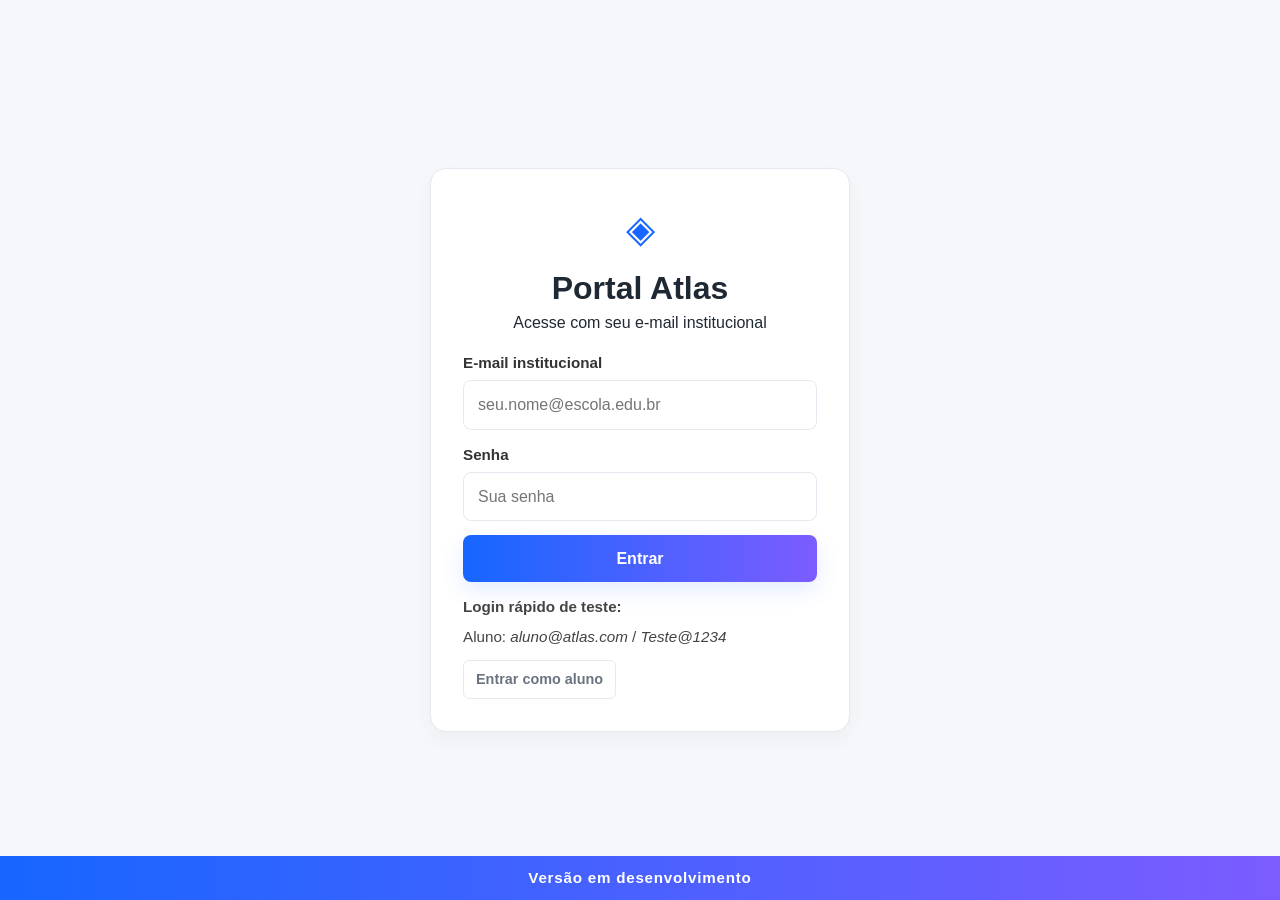
==== portal/index.html @ f97ba1ef "simulador enem integrado" ====
<!DOCTYPE html>
<html lang="pt-br">
<head>
  <meta charset="UTF-8">
  <meta name="viewport" content="width=device-width, initial-scale=1.0">
  <title>Portal Atlas — Entrar</title>
  <link rel="stylesheet" href="atlas.css">
  <link rel="stylesheet" href="style.extra.css">
</head>
<body class="login-page">
  <main class="login-wrapper">
    <header class="login-brand">
      <span class="login-logo" aria-hidden="true">◈</span>
      <h1>Portal Atlas</h1>
      <p>Acesse com seu e-mail institucional</p>
    </header>

    <form class="login-card" id="login-form">
      <p id="login-error" class="alert alert--erro" role="alert" hidden></p>
      <div class="field">
        <label for="email">E-mail institucional</label>
        <input type="email" id="email" name="email" placeholder="seu.nome@escola.edu.br" autocomplete="username" required>
      </div>
      <div class="field">
        <label for="senha">Senha</label>
        <input type="password" id="senha" name="senha" placeholder="Sua senha" autocomplete="current-password" required>
      </div>
      <button class="btn btn-primary" id="btn-login" type="submit">Entrar</button>
    </form>

    <aside class="login-help" aria-label="Acesso de demonstração">
      <strong>Login rápido de teste:</strong>
      <p>Aluno: <em>aluno@atlas.com</em> / <em>Teste@1234</em></p>
      <button class="btn btn-outline btn--sm" id="quick-login" type="button">Entrar como aluno</button>
    </aside>
  </main>

  <script src="supabase-cdn.js"></script>
  <script src="supabase.js"></script>
  <script>
    const loginForm = document.querySelector("#login-form");
    const loginButton = document.querySelector("#btn-login");
    const loginError = document.querySelector("#login-error");

    getSessao().then(async (session) => {
      if (!session) return;
      const profile = await getPerfil();
      if (profile) await redirecionarPorPerfil();
    });

    loginForm.addEventListener("submit", async (event) => {
      event.preventDefault();
      if (!loginForm.reportValidity()) return;

      loginError.hidden = true;
      loginButton.disabled = true;
      try {
        await login(loginForm.elements.email.value.trim(), loginForm.elements.senha.value);
        await redirecionarPorPerfil();
      } catch (error) {
        console.error("Erro no login do Portal Atlas:", error);
        loginError.textContent = error.message || "Não foi possível entrar. Verifique seus dados e tente novamente.";
        loginError.hidden = false;
        loginButton.disabled = false;
      }
    });

    document.querySelector("#quick-login").addEventListener("click", () => {
      loginForm.elements.email.value = "aluno@atlas.com";
      loginForm.elements.senha.value = "Teste@1234";
      loginForm.requestSubmit();
    });
  </script>
  <footer class="dev-footer">Versão em desenvolvimento</footer>
</body>
</html>
---- portal/atlas.css ----
:root {
    --bg: #f6f7fb;
    --surface: #ffffff;
    --primary: #1766ff;
    --primary-600: #0f52d6;
    --accent: #7c5cff;
    --success: #28a745;
    --warning: #ffc107;
    --text: #1f2933;
    --muted: #6b7280;
    --border: #e6e9ef;
    --radius: 12px;
    --shadow-sm: 0 6px 18px rgba(20,30,60,0.06);
    --shadow-md: 0 12px 40px rgba(20,30,60,0.08);
}

* { box-sizing: border-box; margin: 0; padding: 0; font-family: 'Segoe UI', Tahoma, Geneva, Verdana, sans-serif; }

body { background-color: var(--bg); color: var(--text); padding: 20px; }
.container { max-width: 1000px; margin: 0 auto; }

.page-header { display: flex; justify-content: space-between; align-items: center; margin-bottom: 40px; }
.user-badge { background: #e7f0ff; color: var(--primary); padding: 8px 16px; border-radius: 30px; font-weight: bold; font-size: 0.85rem; }
.grid-layout { display: grid; grid-template-columns: repeat(auto-fit, minmax(280px, 1fr)); gap: 20px; }
.card {
    background: var(--surface); padding: 30px; border-radius: var(--radius);
    border: 1px solid var(--border); transition: 0.3s cubic-bezier(0.25, 0.8, 0.25, 1); cursor: pointer;
}
.nav-card:hover { transform: translateY(-8px); border-color: var(--primary); box-shadow: 0 15px 30px rgba(0,0,0,0.1); }
.icon { font-size: 3rem; margin-bottom: 15px; display: block; }

.modal-overlay { position: fixed; top: 0; left: 0; width: 100%; height: 100%; background: rgba(0,0,0,0.6); display: none; align-items: center; justify-content: center; z-index: 1000; }
.modal-content { background: var(--surface); width: 95%; max-width: 650px; max-height: 85vh; border-radius: var(--radius); overflow-y: auto; }
.modal-header { padding: 25px; border-bottom: 1px solid var(--border); display: flex; justify-content: space-between; }
.modal-body { padding: 25px; }
.item-card {
    background: #fdfdfd; border: 1px solid var(--border); padding: 20px;
    border-radius: 10px; margin-bottom: 15px; transition: 0.2s;
}
.item-card h3 { margin-bottom: 8px; color: var(--primary); }
.item-card p { font-size: 0.95rem; color: #555; line-height: 1.5; margin-bottom: 15px; }
.alert-blocked { text-align: center; padding: 40px 20px; }
.alert-blocked span { font-size: 3rem; display: block; margin-bottom: 10px; }

.btn { padding: 12px 20px; border-radius: 8px; border: none; cursor: pointer; font-weight: 600; width: 100%; transition: 0.2s; }
.btn-primary { background: var(--primary); color: white; }
.btn-success { background: var(--success); color: white; }
.btn-outline { background: transparent; border: 1px solid var(--border); color: #666; }
.btn:hover:not(:disabled) { opacity: 0.85; }
.btn:disabled { background: #eee; color: #aaa; cursor: not-allowed; }

.login-page { display: flex; min-height: 100vh; align-items: center; justify-content: center; padding: 40px; }
.login-wrapper { background: var(--surface); border: 1px solid var(--border); padding: 32px; border-radius: 16px; width: 100%; max-width: 420px; box-shadow: 0 8px 20px rgba(0,0,0,0.04); }
.login-brand { text-align: center; margin-bottom: 18px; }
.login-logo { font-size: 2.4rem; color: var(--primary); display: block; margin: 0 auto 8px; }
.login-help { margin-top: 14px; color: #444; font-size: 0.95rem; }
.login-help p { margin: 8px 0; }
.login-help .btn { margin-top: 4px; }
.login-card .field { margin-bottom: 14px; }
.field label { display: block; margin-bottom: 6px; font-weight: 600; color: #333; font-size: 0.95rem; }
.field input,
.field textarea { width: 100%; padding: 12px 14px; border-radius: 8px; border: 1px solid var(--border); background: #fff; font-size: 1rem; }
.field textarea { resize: vertical; min-height: 90px; font-family: inherit; line-height: 1.5; }
.alert { padding: 10px 14px; border-radius: 8px; margin-bottom: 12px; }
.alert--erro { background: #ffecec; color: #a94442; border: 1px solid #f5c6cb; }
.btn.btn--sm { padding: 8px 12px; border-radius: 6px; width: auto; font-size: 0.9rem; }
.header-actions { display: flex; gap: 12px; align-items: center; }
.grid-layout--2 { grid-template-columns: repeat(auto-fit, minmax(320px, 1fr)); }
.close-btn { background: transparent; border: none; font-size: 1.6rem; cursor: pointer; color: #666; padding: 6px 10px; }
.toast { position: fixed; right: 20px; bottom: 20px; background: rgba(0,0,0,0.85); color: white; padding: 10px 14px; border-radius: 8px; display: none; z-index: 1100; min-width: 180px; text-align: center; }
.card-status { display: block; margin-top: 12px; font-size: 0.9rem; color: #666; }
a:focus, button:focus, input:focus, textarea:focus { outline: 3px solid rgba(0,102,255,0.12); outline-offset: 2px; }

@media (max-width: 600px) {
    .container { padding: 0 16px; }
    .login-wrapper { padding: 20px; }
    .card { padding: 20px; }
    .icon { font-size: 2.2rem; }
}
---- portal/style.extra.css ----
/* Estilos extras aplicados sobre style.css para refinamento visual */

/* Melhor legibilidade */
body, input, button, select, textarea { font-size: 16px; line-height: 1.45; }

.card { 
    background: linear-gradient(180deg, rgba(255,255,255,0.98), #ffffff);
    padding: 26px; border-radius: 12px;
    border: 1px solid #e6e9ef; transition: transform .22s ease, box-shadow .22s ease, border-color .22s ease; cursor: pointer;
    box-shadow: 0 6px 18px rgba(20,30,60,0.06);
}
.nav-card:hover { transform: translateY(-8px); border-color: #1766ff; box-shadow: 0 12px 36px rgba(16,38,120,0.08); }
.icon { font-size: 3rem; margin-bottom: 12px; display: block; }

.card h2 { margin: 0 0 8px; font-size: 1.15rem; color: #1f2933; }
.card p { color: #6b7280; margin: 0; }

.item-card { 
    background: #ffffff; border: 1px solid #e6e9ef; padding: 18px;
    border-radius: 10px; margin-bottom: 14px; transition: transform .15s ease, box-shadow .15s ease, border-color .15s ease;
}
.item-card--selecionado { border-color: #1766ff; box-shadow: 0 8px 20px rgba(23,102,255,0.08); transform: translateY(-4px); }
.item-card--desabilitado { opacity: 0.6; filter: grayscale(.02); }

.vagas-info { color: #6b7280; font-size: 0.95rem; margin-bottom: 12px; }

.alert--info { background: #eef6ff; color: #0f52d6; border: 1px solid rgba(23,102,255,0.12); }

.btn-primary { background: linear-gradient(90deg, #1766ff, #7c5cff); color: white; box-shadow: 0 8px 22px rgba(23,102,255,0.12); }
.btn-success { background: linear-gradient(90deg, #34c47a, #28a745); color: white; }
.btn-outline { background: transparent; border: 1px solid #e6e9ef; color: #6b7280; }

.btn-group { display:flex; gap:10px; }

/* Badges */
.user-badge { font-size: 0.9rem; padding: 8px 14px; border-radius: 999px; }
.badge--sucesso { background: rgba(40,167,69,0.12); color: #28a745; border: 1px solid rgba(40,167,69,0.08); }
.badge--fechado { background: rgba(255,193,7,0.08); color: #ffc107; border: 1px solid rgba(0,0,0,0.03); }

.tag { background: rgba(0,0,0,0.06); color: #6b7280; padding: 4px 8px; border-radius: 8px; font-size: 0.85rem; margin-left:8px; }
.badge-lider { background: rgba(124,92,255,0.12); color: #7c5cff; padding: 4px 8px; border-radius: 8px; font-size: 0.75rem; margin-left:8px; }

.divider { border: none; height: 1px; background: #e6e9ef; margin: 16px 0; }

/* Form layout helpers */
.field-grid { display:grid; grid-template-columns: repeat(auto-fit, minmax(200px, 1fr)); gap:12px; }
.field--check { display:flex; gap:12px; align-items:center; }

.vazio { color: #6b7280; }
.secao-titulo { margin-top: 8px; margin-bottom: 12px; }

.loading { text-align:center; padding:24px; color:#6b7280; }

.lista-itens { display:flex; flex-direction:column; gap:8px; }

/* Toast animation */
.toast.show { display:block; animation: toast-in .28s ease forwards; }
@keyframes toast-in { from { transform: translateY(10px); opacity: 0 } to { transform: translateY(0); opacity: 1 } }

/* pequenos ajustes responsivos */
@media (max-width:420px){
  .login-help ul li { display:block; margin-bottom:8px; }
  .login-help button { margin-left:8px; margin-top:6px; }
}

/* Rodapé fixo */
.dev-footer {
  position: fixed;
  bottom: 0;
  left: 0;
  right: 0;
  text-align: center;
  padding: 11px;
  font-size: 0.95rem;
  font-weight: 700;
  color: #fff;
  background: linear-gradient(90deg, #1766ff, #7c5cff);
  letter-spacing: 0.05em;
  z-index: 500;
}

body { padding-bottom: 46px; }

/* =============================================
   TELA DE CONFIGURAÇÃO DE PERÍODOS
   ============================================= */

.cfg-form { display: flex; flex-direction: column; gap: 16px; }

.cfg-card {
  border: 1px solid var(--border);
  border-radius: 12px;
  overflow: hidden;
}

.cfg-card__header {
  display: flex;
  align-items: center;
  gap: 10px;
  padding: 13px 18px;
  font-weight: 700;
  font-size: 0.95rem;
  border-bottom: 1px solid var(--border);
}
.cfg-card__header span { font-size: 1.2rem; }

.cfg-card--blue  .cfg-card__header { background: #eef3ff; color: #1244bb; border-left: 4px solid var(--primary); }
.cfg-card--purple .cfg-card__header { background: #f0ecff; color: #5b3fd4; border-left: 4px solid var(--accent); }
.cfg-card--green  .cfg-card__header { background: #edfbf1; color: #1a7a3a; border-left: 4px solid var(--success); }

.cfg-card__body { padding: 16px 18px; display: flex; flex-direction: column; gap: 14px; }

/* Linha de vagas */
.cfg-vagas {
  display: flex;
  align-items: center;
  gap: 16px;
  flex-wrap: wrap;
  padding: 10px 14px;
  background: #f8f9fc;
  border-radius: 8px;
}
.cfg-vagas__item { display: flex; align-items: center; gap: 8px; }
.cfg-vagas__item label { font-size: 0.85rem; color: var(--muted); font-weight: 600; white-space: nowrap; }
.cfg-vagas__item input {
  width: 72px; padding: 6px 8px; border: 1px solid var(--border);
  border-radius: 8px; font-size: 0.9rem; text-align: center; background: #fff;
}
.cfg-vagas__item .cfg-unit { font-size: 0.82rem; color: var(--muted); }

/* Bloco de período (Criação / Aprovação / Inscrições) */
.cfg-periodo { display: flex; flex-direction: column; gap: 6px; }

.cfg-periodo__tag {
  display: inline-flex;
  align-items: center;
  gap: 5px;
  font-size: 0.75rem;
  font-weight: 700;
  text-transform: uppercase;
  letter-spacing: 0.06em;
  color: var(--muted);
}

.cfg-periodo__range {
  display: grid;
  grid-template-columns: 1fr auto 1fr;
  align-items: center;
  gap: 8px;
}

.cfg-periodo__field label {
  display: block;
  font-size: 0.78rem;
  color: var(--muted);
  margin-bottom: 4px;
  font-weight: 500;
}
.cfg-periodo__field input[type="date"] {
  width: 100%; padding: 9px 11px;
  border: 1px solid var(--border); border-radius: 8px;
  font-size: 0.88rem; background: #fff; color: var(--text);
}
.cfg-periodo__field input[type="date"]:focus {
  border-color: var(--primary);
  outline: none;
  box-shadow: 0 0 0 3px rgba(23,102,255,0.08);
}

.cfg-periodo__sep {
  color: #c0c8d8;
  font-size: 1.1rem;
  text-align: center;
  padding-top: 20px;
  user-select: none;
}

.cfg-save { margin-top: 4px; }

@media (max-width: 500px) {
  .cfg-periodo__range { grid-template-columns: 1fr; }
  .cfg-periodo__sep { display: none; }
}
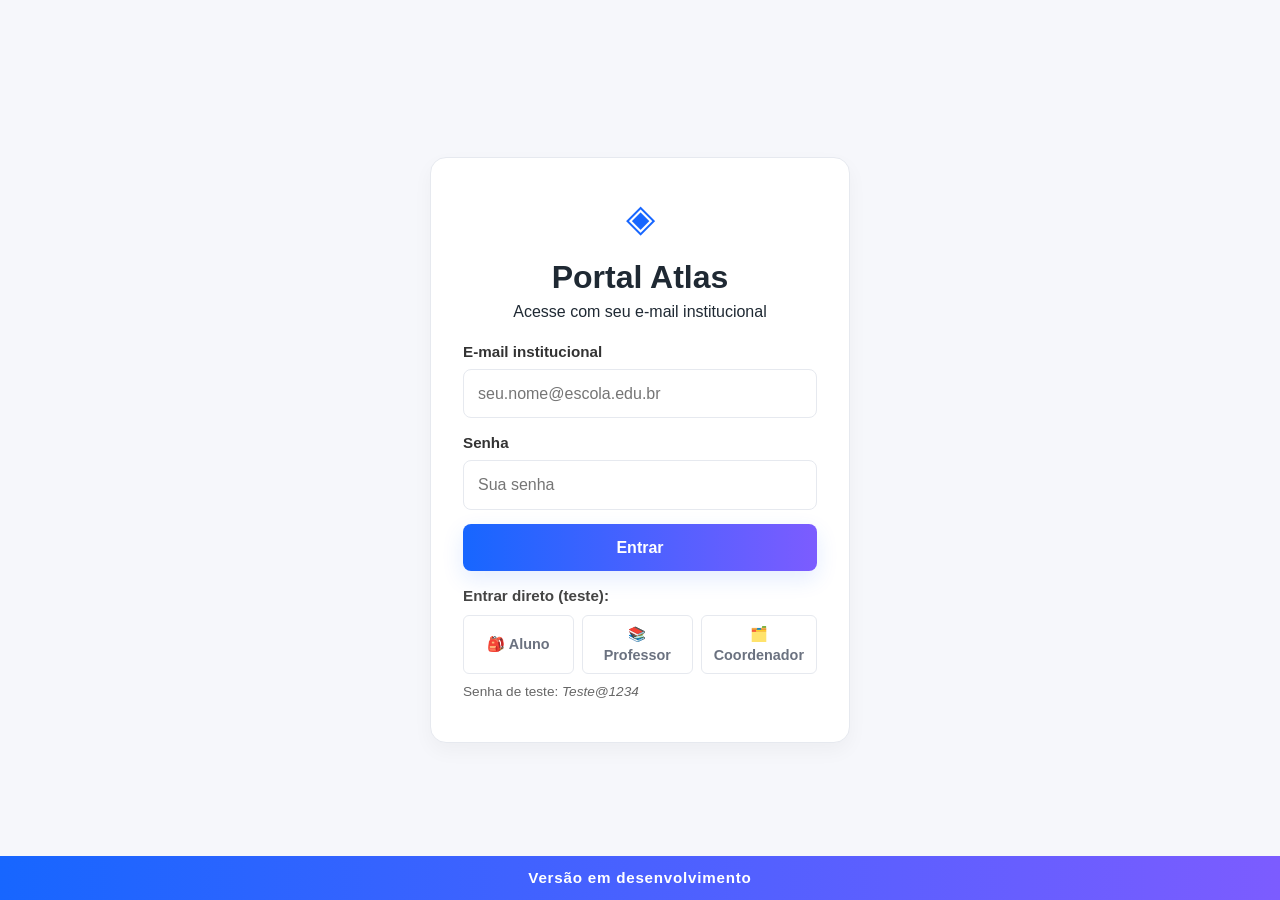
==== commit 90ac14ca: "Simulador salva resultados; correções do relatório de testes; login rápido por perfil Simulador ENEM" ====
--- a/portal/index.html
+++ b/portal/index.html
@@ -29,9 +29,13 @@
     </form>
 
     <aside class="login-help" aria-label="Acesso de demonstração">
-      <strong>Login rápido de teste:</strong>
-      <p>Aluno: <em>aluno@atlas.com</em> / <em>Teste@1234</em></p>
-      <button class="btn btn-outline btn--sm" id="quick-login" type="button">Entrar como aluno</button>
+      <strong>Entrar direto (teste):</strong>
+      <div class="login-rapido">
+        <button class="btn btn-outline btn--sm" type="button" data-email="aluno@atlas.com">🎒 Aluno</button>
+        <button class="btn btn-outline btn--sm" type="button" data-email="professor@atlas.com">📚 Professor</button>
+        <button class="btn btn-outline btn--sm" type="button" data-email="coordenador@atlas.com">🗂️ Coordenador</button>
+      </div>
+      <p class="login-rapido__nota">Senha de teste: <em>Teste@1234</em></p>
     </aside>
   </main>
 
@@ -65,10 +69,13 @@
       }
     });
 
-    document.querySelector("#quick-login").addEventListener("click", () => {
-      loginForm.elements.email.value = "aluno@atlas.com";
-      loginForm.elements.senha.value = "Teste@1234";
-      loginForm.requestSubmit();
+    document.querySelectorAll(".login-rapido [data-email]").forEach((botao) => {
+      botao.addEventListener("click", () => {
+        if (loginButton.disabled) return;
+        loginForm.elements.email.value = botao.dataset.email;
+        loginForm.elements.senha.value = "Teste@1234";
+        loginForm.requestSubmit();
+      });
     });
   </script>
   <footer class="dev-footer">Versão em desenvolvimento</footer>
--- a/portal/atlas.css
+++ b/portal/atlas.css
@@ -77,3 +77,9 @@
     .card { padding: 20px; }
     .icon { font-size: 2.2rem; }
 }
+
+/* Login rápido de teste (Aluno / Professor / Coordenador) */
+.login-rapido { display: grid; grid-template-columns: repeat(3, 1fr); gap: 8px; margin-top: 8px; }
+.login-rapido .btn.btn--sm { width: 100%; margin: 0; }
+.login-rapido__nota { font-size: 0.85rem; color: #666; }
+@media (max-width: 360px) { .login-rapido { grid-template-columns: 1fr; } }
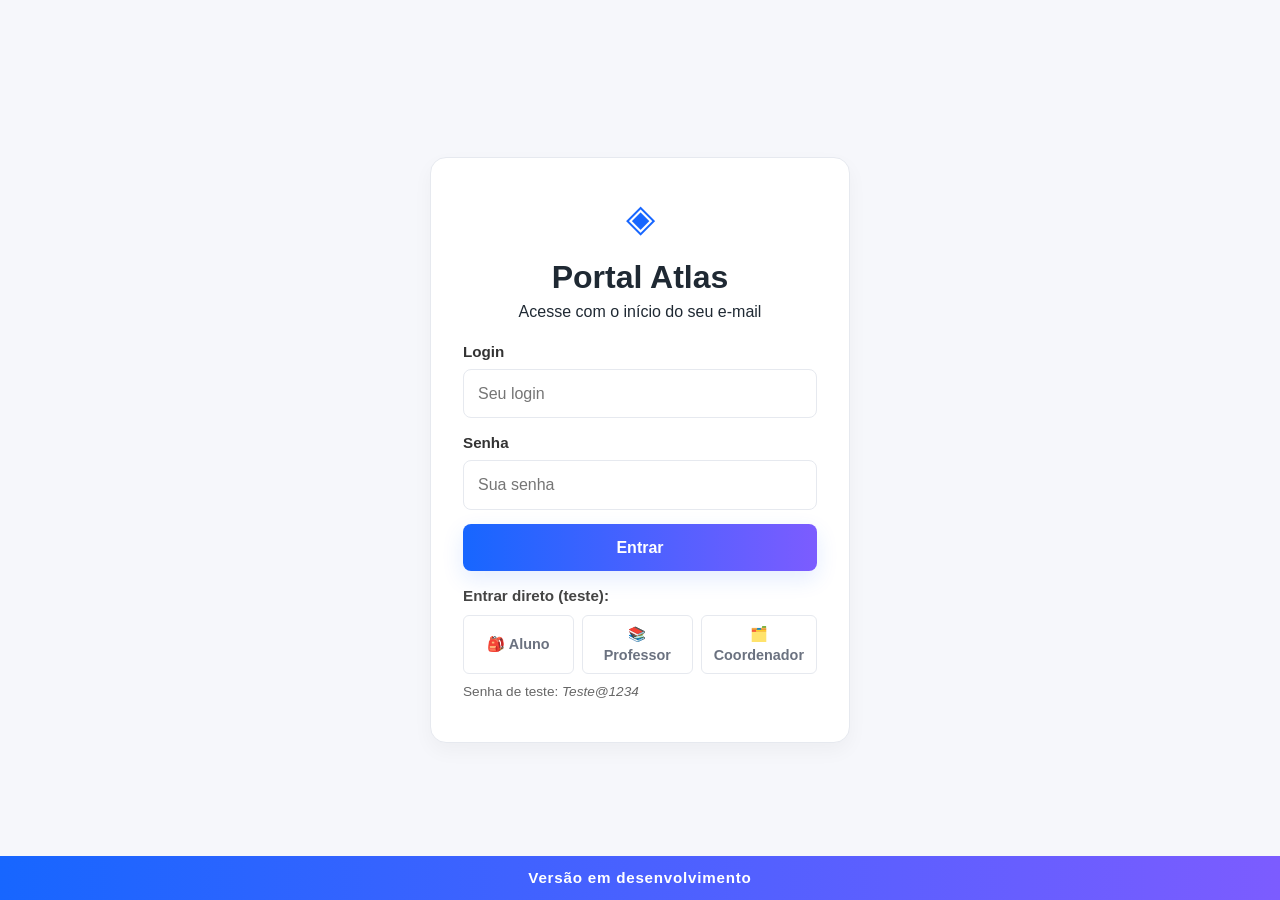
==== commit ebb9b814: "Login pelo início do e-mail O campo de login aceita só a parte antes do @ (ou o e-mail completo). O " ====
--- a/portal/index.html
+++ b/portal/index.html
@@ -12,14 +12,14 @@
     <header class="login-brand">
       <span class="login-logo" aria-hidden="true">◈</span>
       <h1>Portal Atlas</h1>
-      <p>Acesse com seu e-mail institucional</p>
+      <p>Acesse com o início do seu e-mail</p>
     </header>
 
     <form class="login-card" id="login-form">
       <p id="login-error" class="alert alert--erro" role="alert" hidden></p>
       <div class="field">
-        <label for="email">E-mail institucional</label>
-        <input type="email" id="email" name="email" placeholder="seu.nome@escola.edu.br" autocomplete="username" required>
+        <label for="email">Login</label>
+        <input type="text" id="email" name="email" placeholder="Seu login" autocomplete="username" autocapitalize="none" spellcheck="false" required>
       </div>
       <div class="field">
         <label for="senha">Senha</label>
@@ -40,6 +40,7 @@
   </main>
 
   <script src="supabase-cdn.js"></script>
+  <script src="config.js"></script>
   <script src="supabase.js"></script>
   <script>
     const loginForm = document.querySelector("#login-form");
